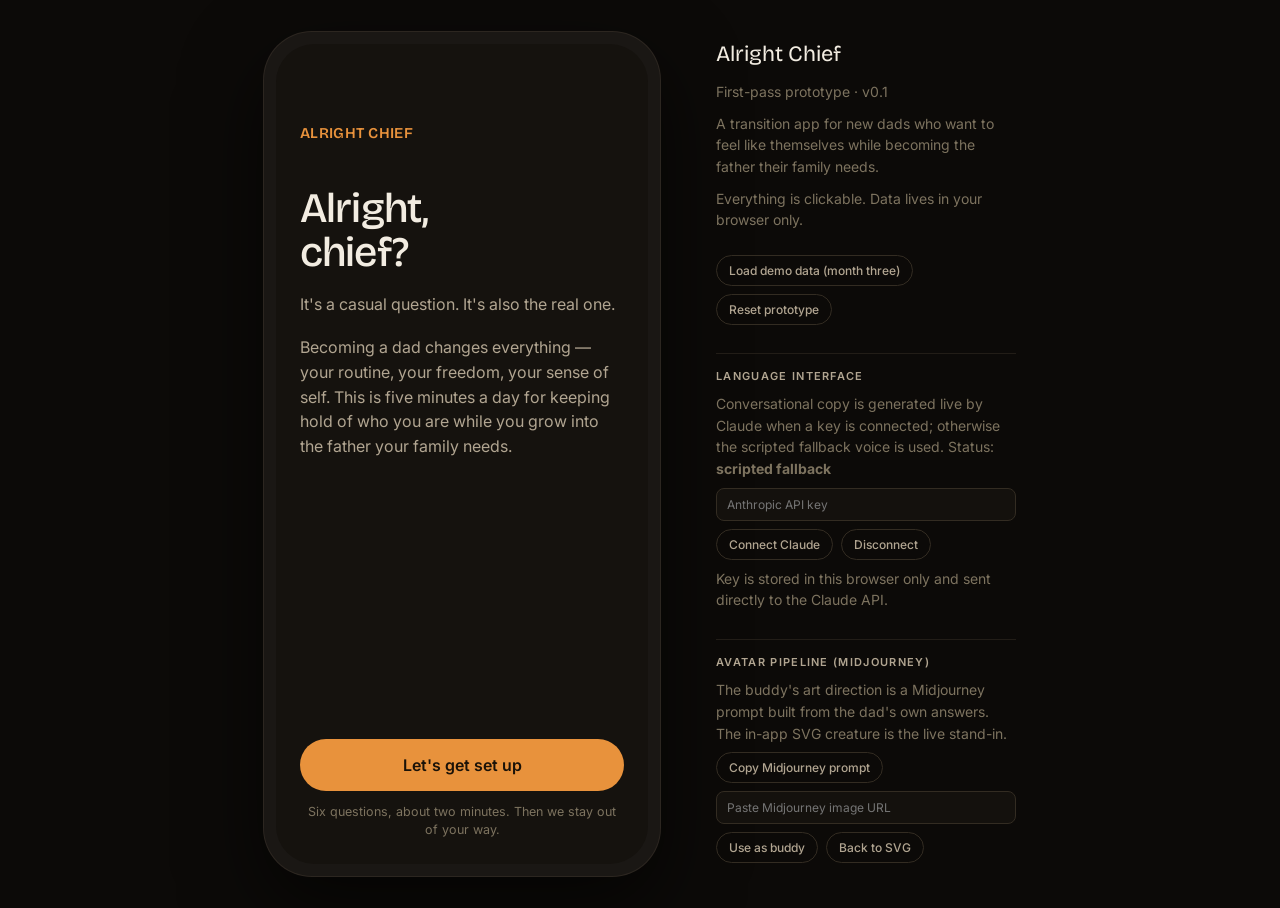
==== alright-chief/index.html @ 01cf6cd2 "Add Alright Chief app prototype (Still Me concept, v0.1) First-pass clickable prototype of the Still" ====
<!doctype html>
<html lang="en-GB">
<head>
  <meta charset="utf-8" />
  <meta name="viewport" content="width=device-width, initial-scale=1, viewport-fit=cover" />
  <meta name="description" content="Alright Chief — a transition app for new dads who want to feel like themselves while becoming the father their family needs. Prototype v0.1" />
  <meta name="color-scheme" content="dark" />
  <meta name="theme-color" content="#15120e" />
  <title>Alright Chief — Prototype</title>

  <link rel="preconnect" href="https://fonts.googleapis.com">
  <link rel="preconnect" href="https://fonts.gstatic.com" crossorigin>
  <link href="https://fonts.googleapis.com/css2?family=Bricolage+Grotesque:opsz,wght@12..96,300..700&family=Inter:wght@400;500;600&display=swap" rel="stylesheet">

  <link rel="stylesheet" href="styles.css" />
</head>
<body>

  <div class="stage">
    <div class="phone" id="phone">
      <div class="phone__screen">
        <div id="app" class="app" aria-live="polite"></div>
      </div>
    </div>

    <aside class="stage-note" aria-hidden="true">
      <p class="stage-note__brand">Alright Chief</p>
      <p>First-pass prototype · v0.1</p>
      <p>A transition app for new dads who want to feel like themselves while becoming the father their family needs.</p>
      <p class="stage-note__hint">Everything is clickable. Data lives in your browser only.</p>
      <div class="stage-note__actions">
        <button type="button" id="seed-demo">Load demo data (month three)</button>
        <button type="button" id="reset-proto">Reset prototype</button>
      </div>

      <div class="stage-note__section">
        <p class="stage-note__label">Language interface</p>
        <p>Conversational copy is generated live by Claude when a key is connected; otherwise the scripted fallback voice is used. Status: <strong id="llm-status">scripted fallback</strong></p>
        <input id="api-key-input" type="password" placeholder="Anthropic API key" autocomplete="off" />
        <div class="stage-note__row">
          <button type="button" id="save-key">Connect Claude</button>
          <button type="button" id="clear-key">Disconnect</button>
        </div>
        <p class="stage-note__hint">Key is stored in this browser only and sent directly to the Claude API.</p>
      </div>

      <div class="stage-note__section">
        <p class="stage-note__label">Avatar pipeline (Midjourney)</p>
        <p>The buddy's art direction is a Midjourney prompt built from the dad's own answers. The in-app SVG creature is the live stand-in.</p>
        <button type="button" id="copy-mj">Copy Midjourney prompt</button>
        <input id="mj-url" type="text" placeholder="Paste Midjourney image URL" autocomplete="off" />
        <div class="stage-note__row">
          <button type="button" id="apply-mj">Use as buddy</button>
          <button type="button" id="clear-mj">Back to SVG</button>
        </div>
        <p class="stage-note__hint" id="mj-feedback"></p>
      </div>
    </aside>
  </div>

  <script src="app.js" defer></script>
</body>
</html>
---- alright-chief/styles.css ----
/* ============================================================
   Alright Chief — first-pass prototype
   Warm, dark, typographic. No clinical white, no app-store cyan.
   ============================================================ */

:root {
  --bg: #15120e;
  --bg-raise: #1d1914;
  --bg-raise-2: #262019;
  --line: #332c22;
  --ink: #f2ece1;
  --ink-dim: #b1a591;
  --ink-faint: #7d735f;
  --accent: #e8923c;        /* warm amber — the one bit of colour we allow ourselves */
  --accent-ink: #1a1208;
  --lost: #c9b8a0;
  --gained: #e8b06b;
  --radius: 18px;
  --font-display: "Bricolage Grotesque", system-ui, sans-serif;
  --font-body: "Inter", system-ui, -apple-system, sans-serif;
}

* { box-sizing: border-box; margin: 0; padding: 0; }

html, body {
  height: 100%;
  background: #0c0a08;
  color: var(--ink);
  font-family: var(--font-body);
  -webkit-font-smoothing: antialiased;
}

/* ---------- Stage: phone frame on desktop ---------- */

.stage {
  min-height: 100vh;
  display: flex;
  align-items: center;
  justify-content: center;
  gap: 56px;
  padding: 32px 20px;
}

.phone {
  width: 396px;
  height: 844px;
  max-height: calc(100vh - 48px);
  border-radius: 48px;
  padding: 12px;
  background: #1a1714;
  box-shadow:
    0 0 0 1px #2c2620,
    0 30px 80px rgba(0, 0, 0, 0.6);
  flex-shrink: 0;
}

.phone__screen {
  width: 100%;
  height: 100%;
  border-radius: 38px;
  overflow: hidden;
  background: var(--bg);
  position: relative;
}

.stage-note {
  max-width: 300px;
  color: var(--ink-faint);
  font-size: 14px;
  line-height: 1.55;
  display: flex;
  flex-direction: column;
  gap: 10px;
}

.stage-note__brand {
  font-family: var(--font-display);
  font-size: 22px;
  color: var(--ink);
}

.stage-note__hint { color: var(--ink-faint); }

.stage-note__actions {
  margin-top: 14px;
  display: flex;
  flex-direction: column;
  gap: 8px;
  align-items: flex-start;
}

.stage-note__actions button {
  background: none;
  border: 1px solid var(--line);
  color: var(--ink-dim);
  font: 500 12px var(--font-body);
  padding: 7px 12px;
  border-radius: 99px;
  cursor: pointer;
}

.stage-note__actions button:hover { color: var(--ink); border-color: var(--ink-faint); }

.stage-note__section {
  margin-top: 18px;
  padding-top: 14px;
  border-top: 1px solid #221d17;
  display: flex;
  flex-direction: column;
  gap: 8px;
}

.stage-note__label {
  font-size: 11px;
  font-weight: 600;
  text-transform: uppercase;
  letter-spacing: 0.12em;
  color: var(--ink-dim);
}

.stage-note__section input {
  background: #14110d;
  border: 1px solid var(--line);
  border-radius: 8px;
  color: var(--ink);
  font: 400 12px var(--font-body);
  padding: 8px 10px;
  outline: none;
}
.stage-note__section input:focus { border-color: var(--ink-faint); }

.stage-note__row { display: flex; gap: 8px; }

.stage-note__section button {
  background: none;
  border: 1px solid var(--line);
  color: var(--ink-dim);
  font: 500 12px var(--font-body);
  padding: 7px 12px;
  border-radius: 99px;
  cursor: pointer;
  align-self: flex-start;
}
.stage-note__section button:hover { color: var(--ink); border-color: var(--ink-faint); }

@media (max-width: 860px) {
  .stage { padding: 0; }
  .stage-note { display: none; }
  .phone {
    width: 100%;
    height: 100vh;
    height: 100dvh;
    max-height: none;
    border-radius: 0;
    padding: 0;
    box-shadow: none;
  }
  .phone__screen { border-radius: 0; }
}

/* ---------- App shell ---------- */

.app { height: 100%; display: flex; flex-direction: column; }

.screen {
  flex: 1;
  display: flex;
  flex-direction: column;
  padding: 28px 24px 24px;
  overflow-y: auto;
  animation: screen-in 0.45s ease both;
}

@keyframes screen-in {
  from { opacity: 0; transform: translateY(10px); }
  to   { opacity: 1; transform: none; }
}

/* ---------- Type ---------- */

.wordmark {
  font-family: var(--font-display);
  font-weight: 600;
  letter-spacing: -0.01em;
}

h1.display {
  font-family: var(--font-display);
  font-weight: 500;
  font-size: 42px;
  line-height: 1.05;
  letter-spacing: -0.02em;
}

.lede {
  font-size: 16px;
  line-height: 1.55;
  color: var(--ink-dim);
}

.micro {
  font-size: 12.5px;
  line-height: 1.5;
  color: var(--ink-faint);
}

/* ---------- Buttons ---------- */

.btn {
  appearance: none;
  border: none;
  cursor: pointer;
  font: 600 16px var(--font-body);
  border-radius: 99px;
  padding: 16px 24px;
  transition: transform 0.12s ease, background 0.2s ease;
}

.btn:active { transform: scale(0.97); }

.btn--primary { background: var(--accent); color: var(--accent-ink); }
.btn--primary:hover { background: #f2a050; }

.btn--ghost {
  background: none;
  color: var(--ink-dim);
  border: 1px solid var(--line);
}
.btn--ghost:hover { color: var(--ink); border-color: var(--ink-faint); }

.btn--quiet {
  background: none;
  color: var(--ink-faint);
  font-weight: 500;
  font-size: 14px;
  padding: 10px;
}
.btn--quiet:hover { color: var(--ink-dim); }

.btn[disabled] { opacity: 0.35; pointer-events: none; }

/* ---------- Welcome ---------- */

.welcome { justify-content: space-between; padding-top: 80px; }

.welcome__top { display: flex; flex-direction: column; gap: 18px; }

.welcome__mark {
  font-family: var(--font-display);
  font-size: 15px;
  font-weight: 600;
  color: var(--accent);
  letter-spacing: 0.02em;
  margin-bottom: 26px;
}

.welcome__bottom { display: flex; flex-direction: column; gap: 12px; }

/* ---------- Onboarding conversation ---------- */

.convo { flex: 1; display: flex; flex-direction: column; }

.convo__header {
  display: flex;
  justify-content: space-between;
  align-items: center;
  margin-bottom: 30px;
}

.convo__steps { display: flex; gap: 5px; }

.convo__step {
  width: 22px; height: 3px;
  border-radius: 2px;
  background: var(--line);
}
.convo__step.is-done { background: var(--accent); }

.convo__body { flex: 1; display: flex; flex-direction: column; gap: 16px; }

.q-kicker {
  font-size: 12px;
  font-weight: 600;
  text-transform: uppercase;
  letter-spacing: 0.12em;
  color: var(--ink-faint);
}

.q-text {
  font-family: var(--font-display);
  font-weight: 500;
  font-size: 30px;
  line-height: 1.15;
  letter-spacing: -0.015em;
  animation: screen-in 0.4s ease both;
}

.q-sub { color: var(--ink-dim); font-size: 15px; line-height: 1.5; }

.chips { display: flex; flex-wrap: wrap; gap: 10px; margin-top: 16px; }

.chip {
  appearance: none;
  cursor: pointer;
  background: var(--bg-raise);
  border: 1px solid var(--line);
  color: var(--ink);
  font: 500 15px var(--font-body);
  padding: 13px 18px;
  border-radius: 99px;
  transition: border-color 0.15s ease, background 0.15s ease, transform 0.1s ease;
}

.chip:hover { border-color: var(--ink-faint); }
.chip:active { transform: scale(0.96); }

.answer-box {
  margin-top: 16px;
  display: flex;
  flex-direction: column;
  gap: 12px;
}

.answer-box textarea {
  width: 100%;
  min-height: 110px;
  resize: none;
  background: var(--bg-raise);
  border: 1px solid var(--line);
  border-radius: var(--radius);
  color: var(--ink);
  font: 400 16px/1.5 var(--font-body);
  padding: 16px;
  outline: none;
}

.answer-box textarea:focus { border-color: var(--ink-faint); }
.answer-box textarea::placeholder { color: var(--ink-faint); }

.answer-box input[type="text"] {
  width: 100%;
  background: var(--bg-raise);
  border: 1px solid var(--line);
  border-radius: 99px;
  color: var(--ink);
  font: 500 17px var(--font-body);
  padding: 15px 20px;
  outline: none;
}
.answer-box input[type="text"]:focus { border-color: var(--ink-faint); }
.answer-box input[type="text"]::placeholder { color: var(--ink-faint); }

.voice-note {
  display: flex;
  align-items: center;
  gap: 10px;
  color: var(--ink-faint);
  font-size: 12.5px;
  margin-top: 4px;
}

.voice-note__dot {
  width: 30px; height: 30px;
  border-radius: 50%;
  border: 1px solid var(--line);
  display: grid;
  place-items: center;
  flex-shrink: 0;
  color: var(--ink-dim);
}

/* ---------- Buddy generation / reveal ---------- */

.genscreen { align-items: center; justify-content: center; text-align: center; gap: 22px; }

.gen-orb {
  width: 120px; height: 120px;
  border-radius: 50%;
  background: radial-gradient(circle at 35% 30%, #3a3127, #1d1914 70%);
  position: relative;
  animation: orb-pulse 1.4s ease-in-out infinite;
}

@keyframes orb-pulse {
  0%, 100% { transform: scale(1); }
  50% { transform: scale(1.08); }
}

.buddy-stage {
  display: grid;
  place-items: center;
  padding: 8px 0;
}

.buddy-svg {
  width: 230px;
  height: 230px;
  animation: buddy-float 4.5s ease-in-out infinite;
  cursor: pointer;
  -webkit-tap-highlight-color: transparent;
}

.buddy-svg--small { width: 130px; height: 130px; }
.buddy-svg--reveal { animation: buddy-reveal 0.9s cubic-bezier(0.2, 1.4, 0.4, 1) both, buddy-float 4.5s ease-in-out 0.9s infinite; }

@keyframes buddy-float {
  0%, 100% { transform: translateY(0); }
  50% { transform: translateY(-9px); }
}

@keyframes buddy-reveal {
  from { opacity: 0; transform: scale(0.4); }
  to   { opacity: 1; transform: scale(1); }
}

.buddy-svg.is-poked { animation: buddy-squish 0.45s ease both; }

/* Midjourney-rendered buddy (image pipeline) */
img.buddy-svg {
  border-radius: 42%;
  object-fit: cover;
  background: var(--bg-raise);
}

/* Line swapped in live by the LLM voice */
.llm-swap { animation: screen-in 0.4s ease both; }

.ack-line {
  font-size: 14px;
  line-height: 1.5;
  color: var(--accent);
  min-height: 0;
  margin-bottom: 4px;
}

@keyframes buddy-squish {
  0%   { transform: scale(1, 1); }
  30%  { transform: scale(1.12, 0.85); }
  60%  { transform: scale(0.92, 1.08); }
  100% { transform: scale(1, 1); }
}

.buddy-line {
  min-height: 44px;
  color: var(--ink-dim);
  font-size: 15px;
  line-height: 1.5;
  text-align: center;
  max-width: 280px;
  margin: 0 auto;
}

/* ---------- App home / tabs ---------- */

.appbar {
  display: flex;
  justify-content: space-between;
  align-items: baseline;
  padding: 22px 24px 0;
}

.appbar .wordmark { font-size: 16px; color: var(--accent); }
.appbar .date { font-size: 12.5px; color: var(--ink-faint); }

.tabbar {
  display: flex;
  border-top: 1px solid var(--line);
  background: var(--bg);
  padding: 6px 10px calc(14px + env(safe-area-inset-bottom));
}

.tab {
  flex: 1;
  appearance: none;
  background: none;
  border: none;
  cursor: pointer;
  color: var(--ink-faint);
  font: 500 12px var(--font-body);
  padding: 10px 4px 6px;
  display: flex;
  flex-direction: column;
  align-items: center;
  gap: 5px;
}

.tab svg { width: 22px; height: 22px; }
.tab.is-active { color: var(--ink); }
.tab.is-active svg { color: var(--accent); }

/* ---------- Cards ---------- */

.card {
  background: var(--bg-raise);
  border: 1px solid var(--line);
  border-radius: var(--radius);
  padding: 20px;
  display: flex;
  flex-direction: column;
  gap: 10px;
}

.card--accent { border-color: #4d3a21; background: linear-gradient(160deg, #2a2014, var(--bg-raise) 70%); }

.card__kicker {
  font-size: 11px;
  font-weight: 600;
  text-transform: uppercase;
  letter-spacing: 0.13em;
  color: var(--ink-faint);
}

.card__title {
  font-family: var(--font-display);
  font-weight: 500;
  font-size: 21px;
  line-height: 1.2;
  letter-spacing: -0.01em;
}

.card__body { font-size: 14.5px; line-height: 1.55; color: var(--ink-dim); }

.home-greeting {
  font-family: var(--font-display);
  font-weight: 500;
  font-size: 34px;
  line-height: 1.08;
  letter-spacing: -0.02em;
  margin: 10px 0 6px;
}

.home-stack { display: flex; flex-direction: column; gap: 14px; margin-top: 18px; }

/* ---------- Check-in flow ---------- */

.checkin-side {
  font-size: 12px;
  font-weight: 600;
  text-transform: uppercase;
  letter-spacing: 0.13em;
}
.checkin-side--lost { color: var(--lost); }
.checkin-side--gained { color: var(--gained); }

/* ---------- The Balance ledger ---------- */

.ledger {
  display: grid;
  grid-template-columns: 1fr 1fr;
  gap: 12px;
  align-items: start;
  margin-top: 18px;
}

.ledger__col { display: flex; flex-direction: column; gap: 10px; }

.ledger__head {
  font-size: 11.5px;
  font-weight: 600;
  text-transform: uppercase;
  letter-spacing: 0.13em;
  padding-bottom: 6px;
  border-bottom: 1px solid var(--line);
  display: flex;
  justify-content: space-between;
  align-items: baseline;
}

.ledger__count { color: var(--ink-faint); font-weight: 500; letter-spacing: 0; }

.entry {
  background: var(--bg-raise);
  border: 1px solid var(--line);
  border-radius: 14px;
  padding: 12px 14px;
  font-size: 13.5px;
  line-height: 1.45;
}

.entry time {
  display: block;
  margin-top: 7px;
  font-size: 10.5px;
  color: var(--ink-faint);
  text-transform: uppercase;
  letter-spacing: 0.08em;
}

.entry--lost { border-left: 2px solid var(--lost); }
.entry--gained { border-left: 2px solid var(--gained); }

.ledger-empty {
  margin-top: 40px;
  text-align: center;
  color: var(--ink-faint);
  font-size: 14.5px;
  line-height: 1.6;
  padding: 0 16px;
}

/* ---------- Done / interstitials ---------- */

.donescreen { align-items: center; justify-content: center; text-align: center; gap: 18px; }

.done-tick {
  width: 56px; height: 56px;
  border-radius: 50%;
  background: var(--accent);
  color: var(--accent-ink);
  display: grid;
  place-items: center;
  animation: buddy-reveal 0.6s cubic-bezier(0.2, 1.4, 0.4, 1) both;
}

/* ---------- Footer flourishes ---------- */

.screen-footer {
  margin-top: auto;
  padding-top: 24px;
  display: flex;
  flex-direction: column;
  gap: 10px;
}

.fade-line { animation: screen-in 0.5s ease both; }
.fade-line:nth-child(2) { animation-delay: 0.12s; }
.fade-line:nth-child(3) { animation-delay: 0.24s; }
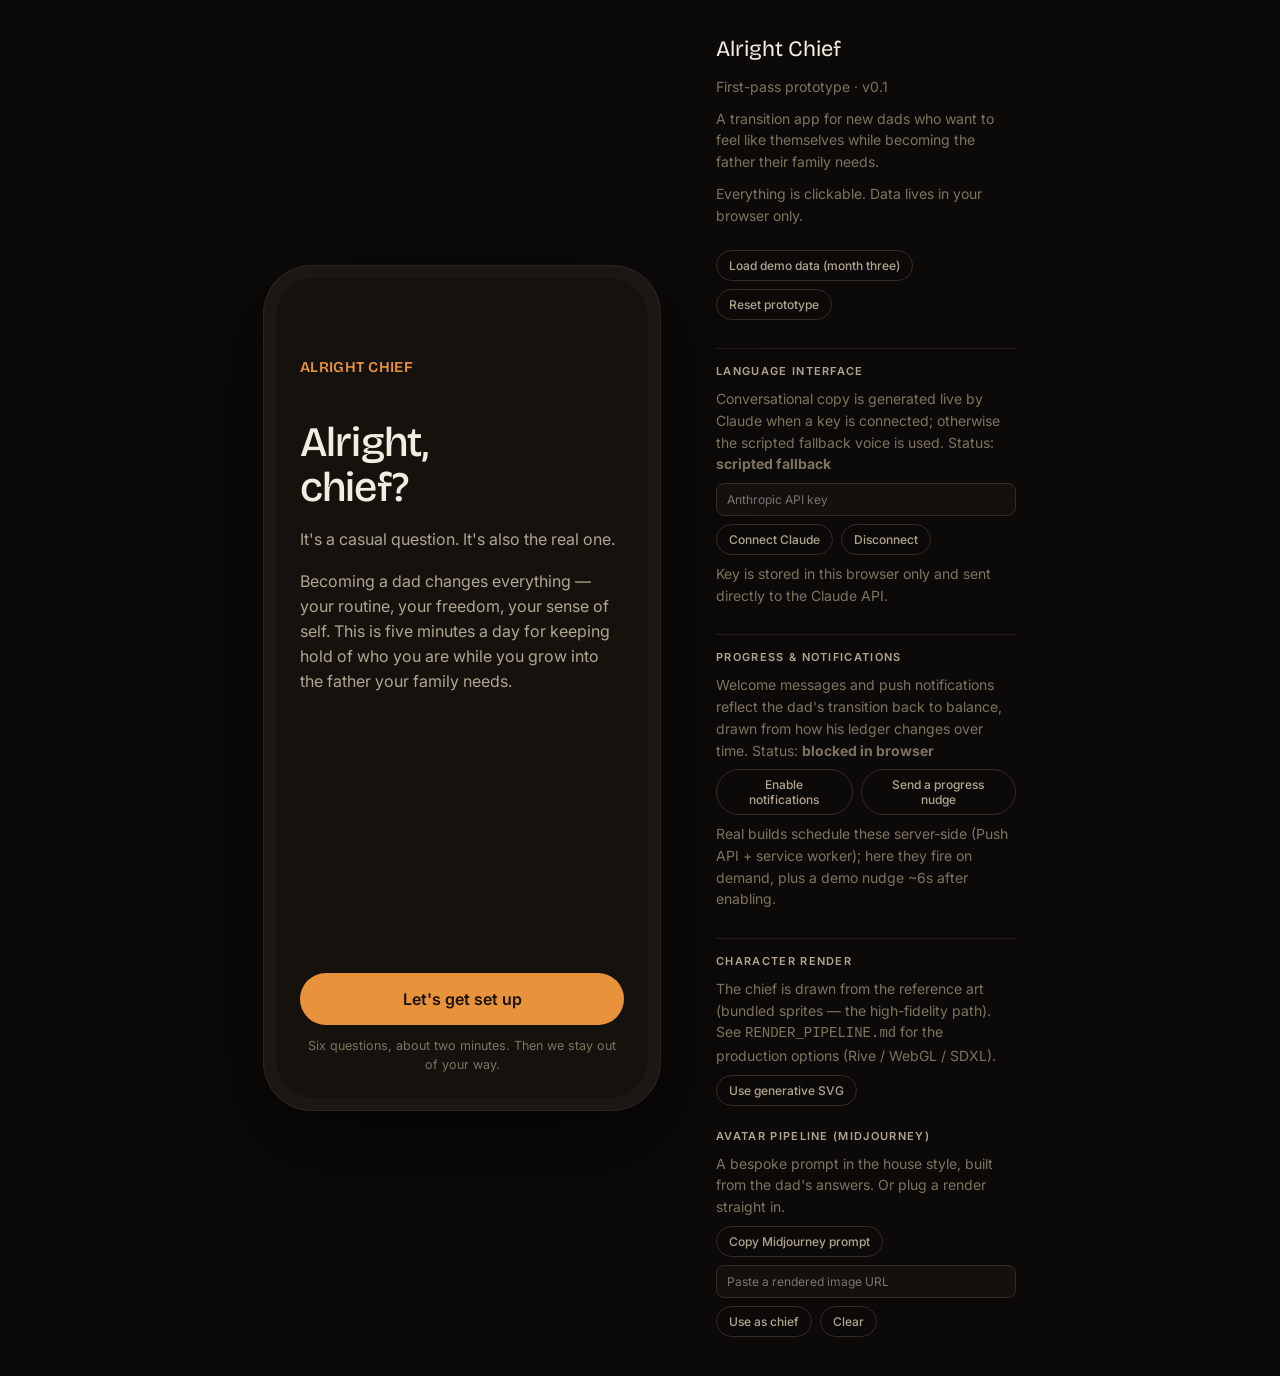
==== commit c92c36a7: "Reference-art chief, progress engine, and push notifications Character now matches the reference per" ====
--- a/alright-chief/index.html
+++ b/alright-chief/index.html
@@ -45,13 +45,28 @@
       </div>
 
       <div class="stage-note__section">
-        <p class="stage-note__label">Avatar pipeline (Midjourney)</p>
-        <p>The buddy's art direction is a Midjourney prompt built from the dad's own answers. The in-app SVG creature is the live stand-in.</p>
+        <p class="stage-note__label">Progress &amp; notifications</p>
+        <p>Welcome messages and push notifications reflect the dad's transition back to balance, drawn from how his ledger changes over time. Status: <strong id="notify-status">off</strong></p>
+        <div class="stage-note__row">
+          <button type="button" id="enable-notify">Enable notifications</button>
+          <button type="button" id="send-nudge">Send a progress nudge</button>
+        </div>
+        <p class="stage-note__hint">Real builds schedule these server-side (Push API + service worker); here they fire on demand, plus a demo nudge ~6s after enabling.</p>
+      </div>
+
+      <div class="stage-note__section">
+        <p class="stage-note__label">Character render</p>
+        <p>The chief is drawn from the reference art (bundled sprites — the high-fidelity path). See <code>RENDER_PIPELINE.md</code> for the production options (Rive / WebGL / SDXL).</p>
+        <div class="stage-note__row">
+          <button type="button" id="toggle-render">Use generative SVG</button>
+        </div>
+        <p class="stage-note__label" style="margin-top:14px">Avatar pipeline (Midjourney)</p>
+        <p>A bespoke prompt in the house style, built from the dad's answers. Or plug a render straight in.</p>
         <button type="button" id="copy-mj">Copy Midjourney prompt</button>
-        <input id="mj-url" type="text" placeholder="Paste Midjourney image URL" autocomplete="off" />
+        <input id="mj-url" type="text" placeholder="Paste a rendered image URL" autocomplete="off" />
         <div class="stage-note__row">
-          <button type="button" id="apply-mj">Use as buddy</button>
-          <button type="button" id="clear-mj">Back to SVG</button>
+          <button type="button" id="apply-mj">Use as chief</button>
+          <button type="button" id="clear-mj">Clear</button>
         </div>
         <p class="stage-note__hint" id="mj-feedback"></p>
       </div>
--- a/alright-chief/styles.css
+++ b/alright-chief/styles.css
@@ -228,6 +228,12 @@
 }
 .btn--ghost:hover { color: var(--ink); border-color: var(--ink-faint); }
 
+.btn--compact {
+  padding: 10px 16px;
+  font-size: 13.5px;
+  font-weight: 500;
+}
+
 .btn--quiet {
   background: none;
   color: var(--ink-faint);
@@ -350,24 +356,112 @@
 .answer-box input[type="text"]:focus { border-color: var(--ink-faint); }
 .answer-box input[type="text"]::placeholder { color: var(--ink-faint); }
 
-.voice-note {
-  display: flex;
+/* ---------- Voice-first input ---------- */
+
+.voice-box {
+  margin-top: 16px;
+  display: flex;
+  flex-direction: column;
   align-items: center;
-  gap: 10px;
-  color: var(--ink-faint);
-  font-size: 12.5px;
-  margin-top: 4px;
-}
-
-.voice-note__dot {
-  width: 30px; height: 30px;
+  text-align: center;
+  gap: 14px;
+}
+
+.mic-btn {
+  width: 86px;
+  height: 86px;
   border-radius: 50%;
   border: 1px solid var(--line);
+  background: var(--bg-raise);
+  color: var(--accent);
   display: grid;
   place-items: center;
-  flex-shrink: 0;
+  cursor: pointer;
+  transition: border-color 0.2s ease, background 0.2s ease, transform 0.12s ease;
+  -webkit-tap-highlight-color: transparent;
+}
+
+.mic-btn:hover { border-color: var(--accent); }
+.mic-btn:active { transform: scale(0.95); }
+
+.mic-btn.is-listening {
+  background: var(--accent);
+  border-color: var(--accent);
+  color: var(--accent-ink);
+  animation: mic-pulse 1.6s ease-in-out infinite;
+}
+
+@keyframes mic-pulse {
+  0%, 100% { box-shadow: 0 0 0 0 rgba(232, 146, 60, 0.35); }
+  50% { box-shadow: 0 0 0 18px rgba(232, 146, 60, 0); }
+}
+
+.voice-status {
+  font-size: 13px;
+  color: var(--ink-faint);
+  min-height: 18px;
+}
+
+.transcript-wrap {
+  position: relative;
+  width: 100%;
+}
+
+.transcript-wrap .transcript,
+.transcript-wrap textarea { padding-right: 46px; }
+
+.input-clear {
+  position: absolute;
+  top: 10px;
+  right: 10px;
+  width: 28px;
+  height: 28px;
+  border-radius: 50%;
+  border: 1px solid var(--line);
+  background: var(--bg-raise-2);
   color: var(--ink-dim);
-}
+  font: 500 16px/1 var(--font-body);
+  padding: 0;
+  cursor: pointer;
+  display: none;
+  place-items: center;
+}
+
+.input-clear:hover { color: var(--ink); border-color: var(--ink-faint); }
+.transcript-wrap.has-content .input-clear { display: grid; }
+
+.voice-hint { text-align: center; }
+
+.transcript {
+  width: 100%;
+  min-height: 56px;
+  background: var(--bg-raise);
+  border: 1px solid var(--line);
+  border-radius: var(--radius);
+  padding: 15px 16px;
+  font-size: 15.5px;
+  line-height: 1.5;
+  text-align: left;
+}
+
+.transcript.is-empty::before {
+  content: "Your words land here.";
+  color: var(--ink-faint);
+}
+
+.voice-box__alts {
+  display: flex;
+  gap: 4px;
+  justify-content: center;
+  flex-wrap: wrap;
+}
+
+.voice-box .btn--primary,
+.answer-box .btn--primary { width: 100%; }
+
+.voice-notice { color: var(--accent); }
+
+.answer-box .voice-box__alts { align-self: center; }
 
 /* ---------- Buddy generation / reveal ---------- */
 
@@ -420,6 +514,102 @@
   border-radius: 42%;
   object-fit: cover;
   background: var(--bg-raise);
+  -webkit-user-drag: none;
+  user-select: none;
+}
+
+/* Reference-art sprite: keep it crisp, sized like the SVG chief */
+img.chief-sprite {
+  object-fit: contain;
+  object-position: center bottom;
+  image-rendering: auto;
+  filter: drop-shadow(0 8px 10px rgba(0,0,0,0.35));
+}
+
+/* ---------- Balance meter (progress) ---------- */
+.balance-meter {
+  height: 8px;
+  border-radius: 99px;
+  background: #2a2319;
+  overflow: hidden;
+  margin: 4px 0 2px;
+}
+.balance-meter__fill {
+  height: 100%;
+  border-radius: 99px;
+  background: linear-gradient(90deg, #8a6d4f, var(--accent) 70%, #f2a050);
+  transition: width 0.8s cubic-bezier(0.3, 1, 0.4, 1);
+}
+
+/* ---------- Buddy handling: grab, dangle, drop, spin ---------- */
+
+.buddy-holder {
+  display: inline-block;
+  touch-action: none;
+  cursor: grab;
+}
+
+.buddy-holder.is-held { cursor: grabbing; }
+
+.buddy-holder.is-dropping {
+  transition: transform 0.55s cubic-bezier(0.3, 1.8, 0.4, 1);
+}
+
+/* held by the scruff: float pauses, body stretches from the top */
+.buddy-svg.is-grabbed {
+  animation: none;
+  transform: scale(0.9, 1.12);
+  transform-origin: 50% 18%;
+  transition: transform 0.18s ease;
+}
+
+.buddy-svg.is-spinning {
+  animation: buddy-spin 0.7s cubic-bezier(0.3, 0.7, 0.3, 1) both;
+}
+
+@keyframes buddy-spin {
+  0%   { transform: rotate(0deg) scale(1); }
+  50%  { transform: rotate(180deg) scale(1.08); }
+  100% { transform: rotate(360deg) scale(1); }
+}
+
+/* ---------- Chief details: blink, z's, whistle notes, snap-out ---------- */
+
+.chief-eye {
+  transform-box: fill-box;
+  transform-origin: center;
+  animation: chief-blink 5.2s infinite;
+}
+
+@keyframes chief-blink {
+  0%, 93%, 100% { transform: scaleY(1); }
+  95%, 97% { transform: scaleY(0.08); }
+}
+
+.chief-float {
+  transform-box: fill-box;
+  opacity: 0;
+  animation: chief-float-up 2.6s ease-in-out infinite;
+}
+
+.chief-float.f2 { animation-delay: 0.85s; }
+.chief-float.f3 { animation-delay: 1.7s; }
+
+@keyframes chief-float-up {
+  0%   { opacity: 0; transform: translate(0, 0); }
+  25%  { opacity: 1; }
+  100% { opacity: 0; transform: translate(7px, -16px); }
+}
+
+.chief-snap {
+  transform-box: fill-box;
+  transform-origin: center;
+  animation: chief-snap-pop 0.5s cubic-bezier(0.2, 1.6, 0.4, 1) both;
+}
+
+@keyframes chief-snap-pop {
+  from { transform: scale(0); }
+  to   { transform: scale(1); }
 }
 
 /* Line swapped in live by the LLM voice */
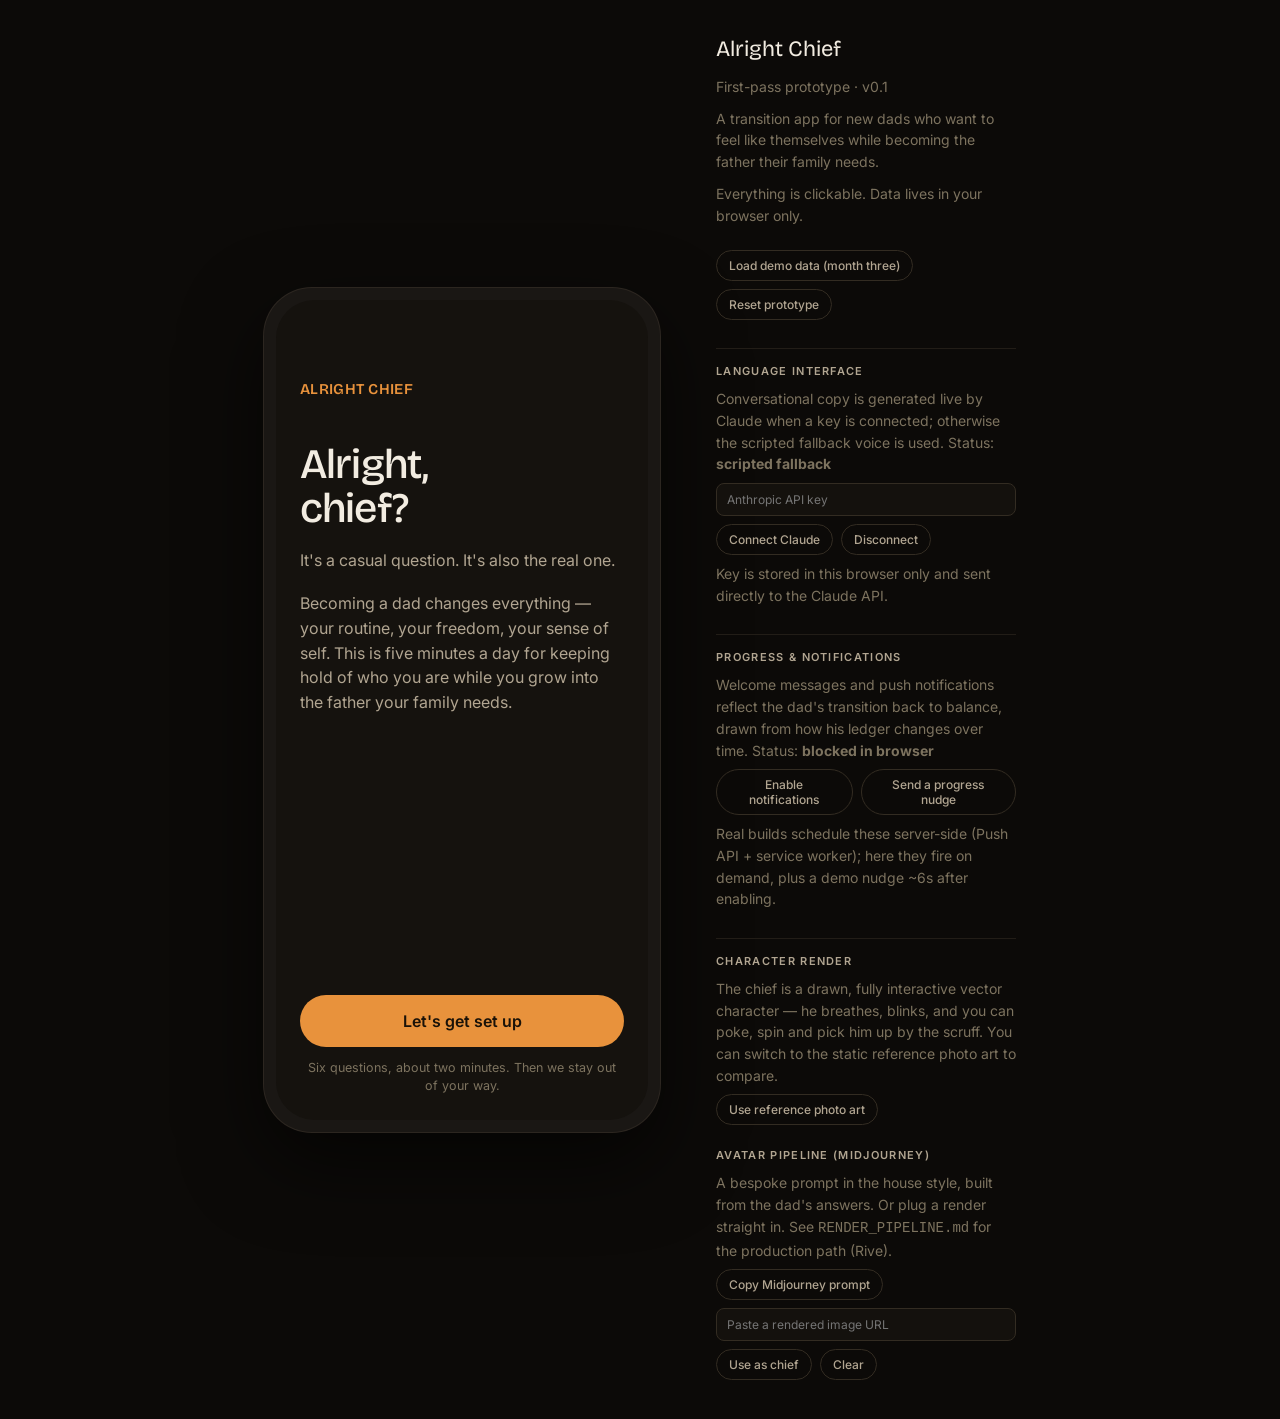
==== commit 699dd079: "Revert avatar to the drawn interactive chief; LLM weighs entry meaning Avatar: - Restore the generat" ====
--- a/alright-chief/index.html
+++ b/alright-chief/index.html
@@ -56,12 +56,12 @@
 
       <div class="stage-note__section">
         <p class="stage-note__label">Character render</p>
-        <p>The chief is drawn from the reference art (bundled sprites — the high-fidelity path). See <code>RENDER_PIPELINE.md</code> for the production options (Rive / WebGL / SDXL).</p>
+        <p>The chief is a drawn, fully interactive vector character — he breathes, blinks, and you can poke, spin and pick him up by the scruff. You can switch to the static reference photo art to compare.</p>
         <div class="stage-note__row">
-          <button type="button" id="toggle-render">Use generative SVG</button>
+          <button type="button" id="toggle-render">Use reference photo art</button>
         </div>
         <p class="stage-note__label" style="margin-top:14px">Avatar pipeline (Midjourney)</p>
-        <p>A bespoke prompt in the house style, built from the dad's answers. Or plug a render straight in.</p>
+        <p>A bespoke prompt in the house style, built from the dad's answers. Or plug a render straight in. See <code>RENDER_PIPELINE.md</code> for the production path (Rive).</p>
         <button type="button" id="copy-mj">Copy Midjourney prompt</button>
         <input id="mj-url" type="text" placeholder="Paste a rendered image URL" autocomplete="off" />
         <div class="stage-note__row">
--- a/alright-chief/styles.css
+++ b/alright-chief/styles.css
@@ -518,27 +518,66 @@
   user-select: none;
 }
 
-/* Reference-art sprite: keep it crisp, sized like the SVG chief */
+/* Reference-art sprite: crisp, sized like the SVG chief, and gently alive on idle */
 img.chief-sprite {
   object-fit: contain;
   object-position: center bottom;
   image-rendering: auto;
-  filter: drop-shadow(0 8px 10px rgba(0,0,0,0.35));
-}
-
-/* ---------- Balance meter (progress) ---------- */
-.balance-meter {
-  height: 8px;
-  border-radius: 99px;
-  background: #2a2319;
+  filter: drop-shadow(0 10px 12px rgba(0,0,0,0.4));
+  transform-origin: 50% 100%;
+  animation: chief-breathe 3.6s ease-in-out infinite;
+}
+
+@keyframes chief-breathe {
+  0%, 100% { transform: translateY(0) scale(1); }
+  50%      { transform: translateY(-4px) scale(1.015); }
+}
+
+@media (prefers-reduced-motion: reduce) {
+  img.chief-sprite { animation: none; }
+}
+
+/* ---------- The Balance: honest two-sided weigh ---------- */
+.weigh {
+  display: flex;
+  align-items: flex-end;
+  justify-content: center;
+  gap: 18px;
+  height: 132px;
+  margin: 20px 0 6px;
+}
+.weigh__col { display: flex; flex-direction: column; align-items: center; gap: 8px; width: 64px; }
+.weigh__track {
+  width: 100%;
+  height: 110px;
+  border-radius: 12px;
+  background: var(--bg-raise);
+  border: 1px solid var(--line);
+  display: flex;
+  align-items: flex-end;
   overflow: hidden;
-  margin: 4px 0 2px;
-}
-.balance-meter__fill {
-  height: 100%;
-  border-radius: 99px;
-  background: linear-gradient(90deg, #8a6d4f, var(--accent) 70%, #f2a050);
-  transition: width 0.8s cubic-bezier(0.3, 1, 0.4, 1);
+}
+.weigh__fill {
+  width: 100%;
+  border-radius: 0 0 11px 11px;
+  transition: height 0.85s cubic-bezier(0.3, 1, 0.4, 1);
+}
+.weigh__fill--lost   { background: var(--lost); }
+.weigh__fill--gained { background: var(--gained); }
+.weigh__tag {
+  font-size: 11.5px; font-weight: 600; text-transform: uppercase; letter-spacing: 0.13em;
+}
+.weigh__fulcrum {
+  width: 0; height: 0; align-self: flex-end; margin-bottom: 26px;
+  border-left: 9px solid transparent; border-right: 9px solid transparent;
+  border-bottom: 13px solid var(--ink-faint);
+}
+.balance-read {
+  text-align: center;
+  font-size: 14.5px;
+  line-height: 1.5;
+  color: var(--ink-dim);
+  margin: 2px 8px 0;
 }
 
 /* ---------- Buddy handling: grab, dangle, drop, spin ---------- */
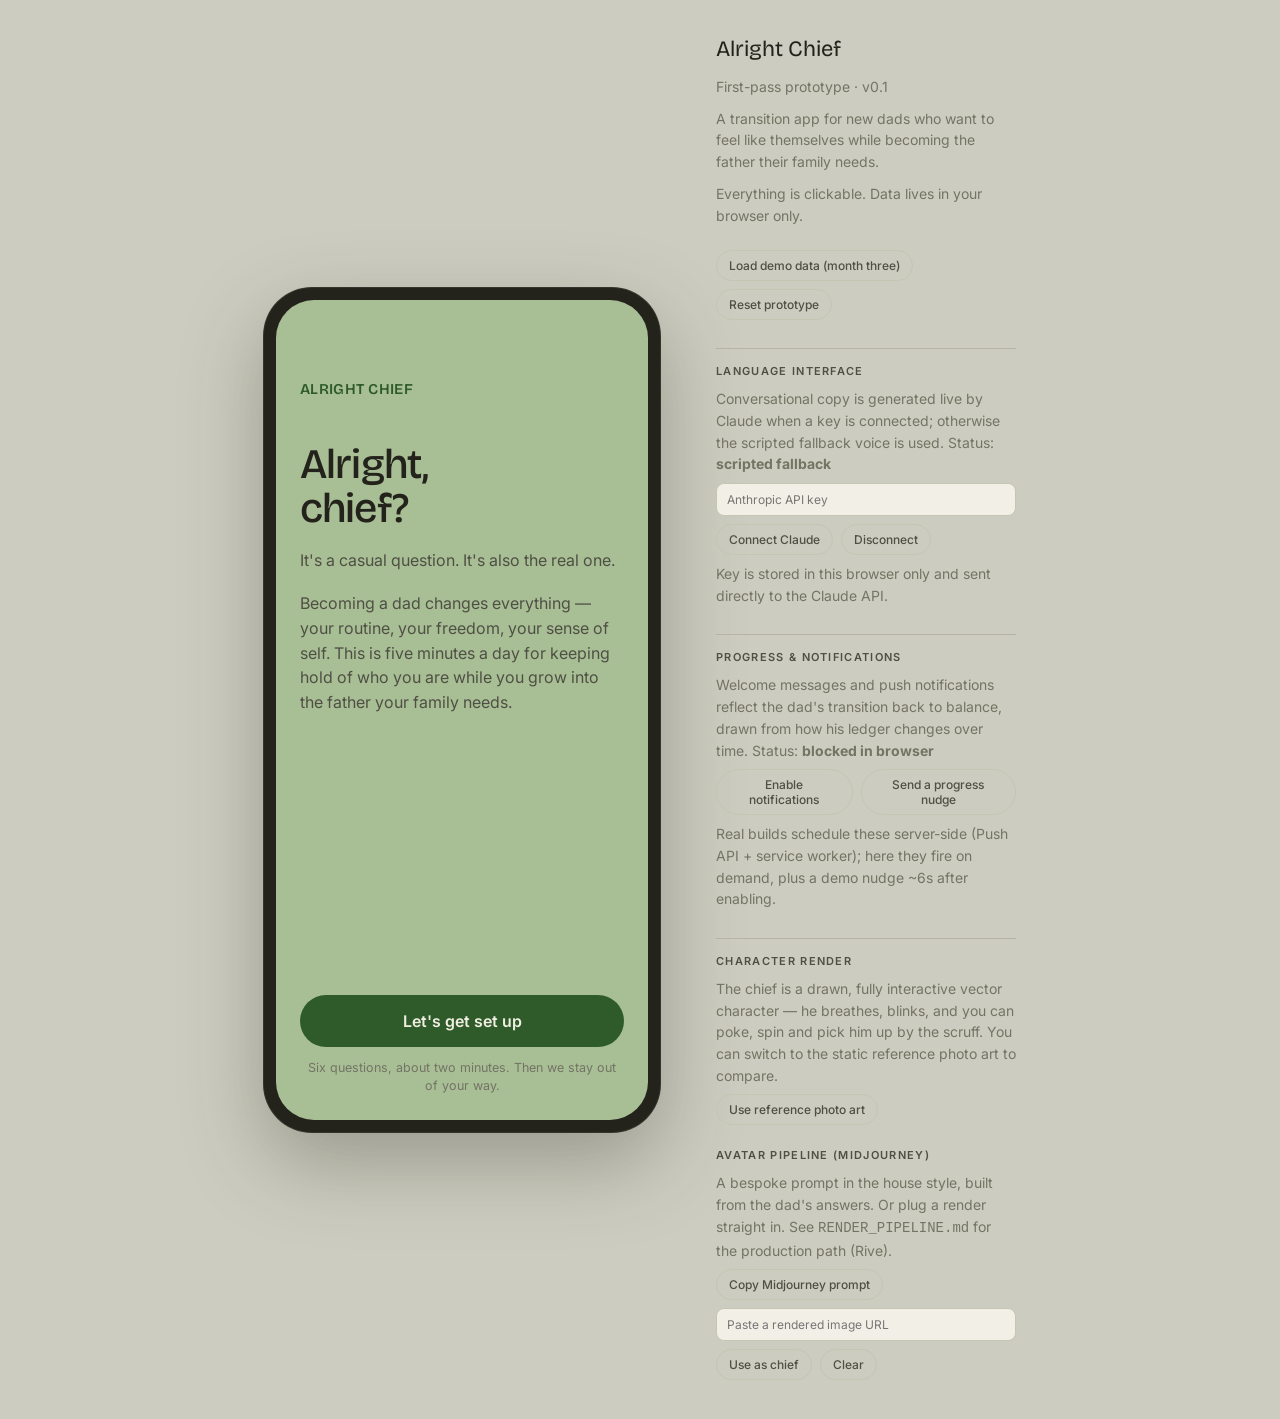
==== commit ab1fe3a4: "Light sage/putty palette; declutter the chief's screen Palette (to the supplied reference — light gr" ====
--- a/alright-chief/index.html
+++ b/alright-chief/index.html
@@ -4,8 +4,8 @@
   <meta charset="utf-8" />
   <meta name="viewport" content="width=device-width, initial-scale=1, viewport-fit=cover" />
   <meta name="description" content="Alright Chief — a transition app for new dads who want to feel like themselves while becoming the father their family needs. Prototype v0.1" />
-  <meta name="color-scheme" content="dark" />
-  <meta name="theme-color" content="#15120e" />
+  <meta name="color-scheme" content="light" />
+  <meta name="theme-color" content="#a8bf96" />
   <title>Alright Chief — Prototype</title>
 
   <link rel="preconnect" href="https://fonts.googleapis.com">
@@ -73,6 +73,7 @@
     </aside>
   </div>
 
+  <script src="chief.js" defer></script>
   <script src="app.js" defer></script>
 </body>
 </html>
--- a/alright-chief/styles.css
+++ b/alright-chief/styles.css
@@ -1,20 +1,21 @@
 /* ============================================================
    Alright Chief — first-pass prototype
-   Warm, dark, typographic. No clinical white, no app-store cyan.
+   Sage green + putty grey, after the reference — the dark character
+   carries the contrast. Typographic, no app-store cyan.
    ============================================================ */
 
 :root {
-  --bg: #15120e;
-  --bg-raise: #1d1914;
-  --bg-raise-2: #262019;
-  --line: #332c22;
-  --ink: #f2ece1;
-  --ink-dim: #b1a591;
-  --ink-faint: #7d735f;
-  --accent: #e8923c;        /* warm amber — the one bit of colour we allow ourselves */
-  --accent-ink: #1a1208;
-  --lost: #c9b8a0;
-  --gained: #e8b06b;
+  --bg: #a8bf96;            /* sage green — the wall */
+  --bg-raise: #e6e4d9;      /* putty grey — the sweatshirt */
+  --bg-raise-2: #dbd9cc;
+  --line: #c4c6b2;
+  --ink: #23231c;
+  --ink-dim: #4f4f43;
+  --ink-faint: #737464;
+  --accent: #2f5b2a;        /* deep green */
+  --accent-ink: #f0eee0;    /* cream */
+  --lost: #918d7d;
+  --gained: #4b7f3f;
   --radius: 18px;
   --font-display: "Bricolage Grotesque", system-ui, sans-serif;
   --font-body: "Inter", system-ui, -apple-system, sans-serif;
@@ -24,7 +25,7 @@
 
 html, body {
   height: 100%;
-  background: #0c0a08;
+  background: #cdccc0;
   color: var(--ink);
   font-family: var(--font-body);
   -webkit-font-smoothing: antialiased;
@@ -47,10 +48,10 @@
   max-height: calc(100vh - 48px);
   border-radius: 48px;
   padding: 12px;
-  background: #1a1714;
+  background: #23231c;
   box-shadow:
-    0 0 0 1px #2c2620,
-    0 30px 80px rgba(0, 0, 0, 0.6);
+    0 0 0 1px #35352b,
+    0 30px 80px rgba(55, 60, 45, 0.35);
   flex-shrink: 0;
 }
 
@@ -104,7 +105,7 @@
 .stage-note__section {
   margin-top: 18px;
   padding-top: 14px;
-  border-top: 1px solid #221d17;
+  border-top: 1px solid #b5b4a6;
   display: flex;
   flex-direction: column;
   gap: 8px;
@@ -119,7 +120,7 @@
 }
 
 .stage-note__section input {
-  background: #14110d;
+  background: #f2f0e6;
   border: 1px solid var(--line);
   border-radius: 8px;
   color: var(--ink);
@@ -219,7 +220,7 @@
 .btn:active { transform: scale(0.97); }
 
 .btn--primary { background: var(--accent); color: var(--accent-ink); }
-.btn--primary:hover { background: #f2a050; }
+.btn--primary:hover { background: #3a6f34; }
 
 .btn--ghost {
   background: none;
@@ -392,8 +393,8 @@
 }
 
 @keyframes mic-pulse {
-  0%, 100% { box-shadow: 0 0 0 0 rgba(232, 146, 60, 0.35); }
-  50% { box-shadow: 0 0 0 18px rgba(232, 146, 60, 0); }
+  0%, 100% { box-shadow: 0 0 0 0 rgba(47, 91, 42, 0.30); }
+  50% { box-shadow: 0 0 0 18px rgba(47, 91, 42, 0); }
 }
 
 .voice-status {
@@ -470,7 +471,7 @@
 .gen-orb {
   width: 120px; height: 120px;
   border-radius: 50%;
-  background: radial-gradient(circle at 35% 30%, #3a3127, #1d1914 70%);
+  background: radial-gradient(circle at 35% 30%, #f2f0e6, #d8d6c9 70%);
   position: relative;
   animation: orb-pulse 1.4s ease-in-out infinite;
 }
@@ -523,7 +524,7 @@
   object-fit: contain;
   object-position: center bottom;
   image-rendering: auto;
-  filter: drop-shadow(0 10px 12px rgba(0,0,0,0.4));
+  filter: drop-shadow(0 10px 12px rgba(30, 40, 25, 0.35));
   transform-origin: 50% 100%;
   animation: chief-breathe 3.6s ease-in-out infinite;
 }
@@ -612,44 +613,87 @@
   100% { transform: rotate(360deg) scale(1); }
 }
 
-/* ---------- Chief details: blink, z's, whistle notes, snap-out ---------- */
-
-.chief-eye {
-  transform-box: fill-box;
-  transform-origin: center;
-  animation: chief-blink 5.2s infinite;
-}
-
-@keyframes chief-blink {
-  0%, 93%, 100% { transform: scaleY(1); }
-  95%, 97% { transform: scaleY(0.08); }
-}
-
-.chief-float {
-  transform-box: fill-box;
-  opacity: 0;
-  animation: chief-float-up 2.6s ease-in-out infinite;
-}
-
+/* ---------- Chief details ----------
+   NB: never use CSS `transform` + `transform-box: fill-box` on SVG sub-elements
+   (eyes/accents). iOS Safari mishandles it and flings the element off the body.
+   These animations are opacity-only, which is reliable everywhere; the eyes are
+   positioned purely by their SVG coordinates. ---------- */
+
+/* twinkle for floating accents (z's, notes, hearts, sparkles) — in place, no transform */
+.chief-float { opacity: 0.9; animation: chief-twinkle 2.6s ease-in-out infinite; }
 .chief-float.f2 { animation-delay: 0.85s; }
 .chief-float.f3 { animation-delay: 1.7s; }
 
-@keyframes chief-float-up {
-  0%   { opacity: 0; transform: translate(0, 0); }
-  25%  { opacity: 1; }
-  100% { opacity: 0; transform: translate(7px, -16px); }
-}
-
-.chief-snap {
-  transform-box: fill-box;
-  transform-origin: center;
-  animation: chief-snap-pop 0.5s cubic-bezier(0.2, 1.6, 0.4, 1) both;
-}
-
-@keyframes chief-snap-pop {
-  from { transform: scale(0); }
-  to   { transform: scale(1); }
-}
+@keyframes chief-twinkle {
+  0%, 100% { opacity: 0.3; }
+  50%      { opacity: 1; }
+}
+
+.chief-snap { animation: chief-snap-fade 0.4s ease both; }
+@keyframes chief-snap-fade { from { opacity: 0; } to { opacity: 1; } }
+
+/* ---------- Connect Claude: appbar button, inline link, and sheet ---------- */
+.appbar__connect {
+  background: none;
+  border: 1px solid var(--line);
+  color: var(--ink-faint);
+  font: 600 11.5px var(--font-body);
+  letter-spacing: 0.04em;
+  padding: 6px 11px;
+  border-radius: 99px;
+  cursor: pointer;
+}
+.appbar__connect:hover { color: var(--ink); border-color: var(--ink-faint); }
+.appbar__connect.is-on { color: var(--accent); border-color: #9db38a; }
+
+.linklike {
+  background: none;
+  border: none;
+  padding: 0;
+  font: inherit;
+  color: var(--accent);
+  text-decoration: underline;
+  cursor: pointer;
+}
+
+.connect-sheet {
+  position: fixed;
+  inset: 0;
+  z-index: 50;
+  background: rgba(38, 44, 32, 0.5);
+  display: flex;
+  align-items: flex-end;
+  justify-content: center;
+  padding: 16px;
+  animation: screen-in 0.25s ease both;
+}
+@media (min-width: 560px) { .connect-sheet { align-items: center; } }
+
+.connect-card {
+  width: 100%;
+  max-width: 420px;
+  background: var(--bg-raise);
+  border: 1px solid var(--line);
+  border-radius: var(--radius);
+  padding: 22px 20px calc(20px + env(safe-area-inset-bottom));
+  display: flex;
+  flex-direction: column;
+  gap: 12px;
+}
+.connect-card h3 { font-family: var(--font-display); font-weight: 500; font-size: 22px; }
+.connect-card p { font-size: 13.5px; line-height: 1.5; color: var(--ink-dim); }
+.connect-card input {
+  width: 100%;
+  background: #f2f0e6;
+  border: 1px solid var(--line);
+  border-radius: 12px;
+  color: var(--ink);
+  font: 400 15px var(--font-body);
+  padding: 13px 14px;
+  outline: none;
+}
+.connect-card input:focus { border-color: var(--ink-faint); }
+.connect-card .btn { width: 100%; }
 
 /* Line swapped in live by the LLM voice */
 .llm-swap { animation: screen-in 0.4s ease both; }
@@ -694,7 +738,7 @@
 .tabbar {
   display: flex;
   border-top: 1px solid var(--line);
-  background: var(--bg);
+  background: var(--bg-raise);
   padding: 6px 10px calc(14px + env(safe-area-inset-bottom));
 }
 
@@ -722,6 +766,7 @@
 .card {
   background: var(--bg-raise);
   border: 1px solid var(--line);
+  box-shadow: 0 2px 10px rgba(55, 60, 45, 0.10);
   border-radius: var(--radius);
   padding: 20px;
   display: flex;
@@ -729,7 +774,7 @@
   gap: 10px;
 }
 
-.card--accent { border-color: #4d3a21; background: linear-gradient(160deg, #2a2014, var(--bg-raise) 70%); }
+.card--accent { border-color: #b9c6a6; background: linear-gradient(160deg, #eef0dd, var(--bg-raise) 70%); }
 
 .card__kicker {
   font-size: 11px;
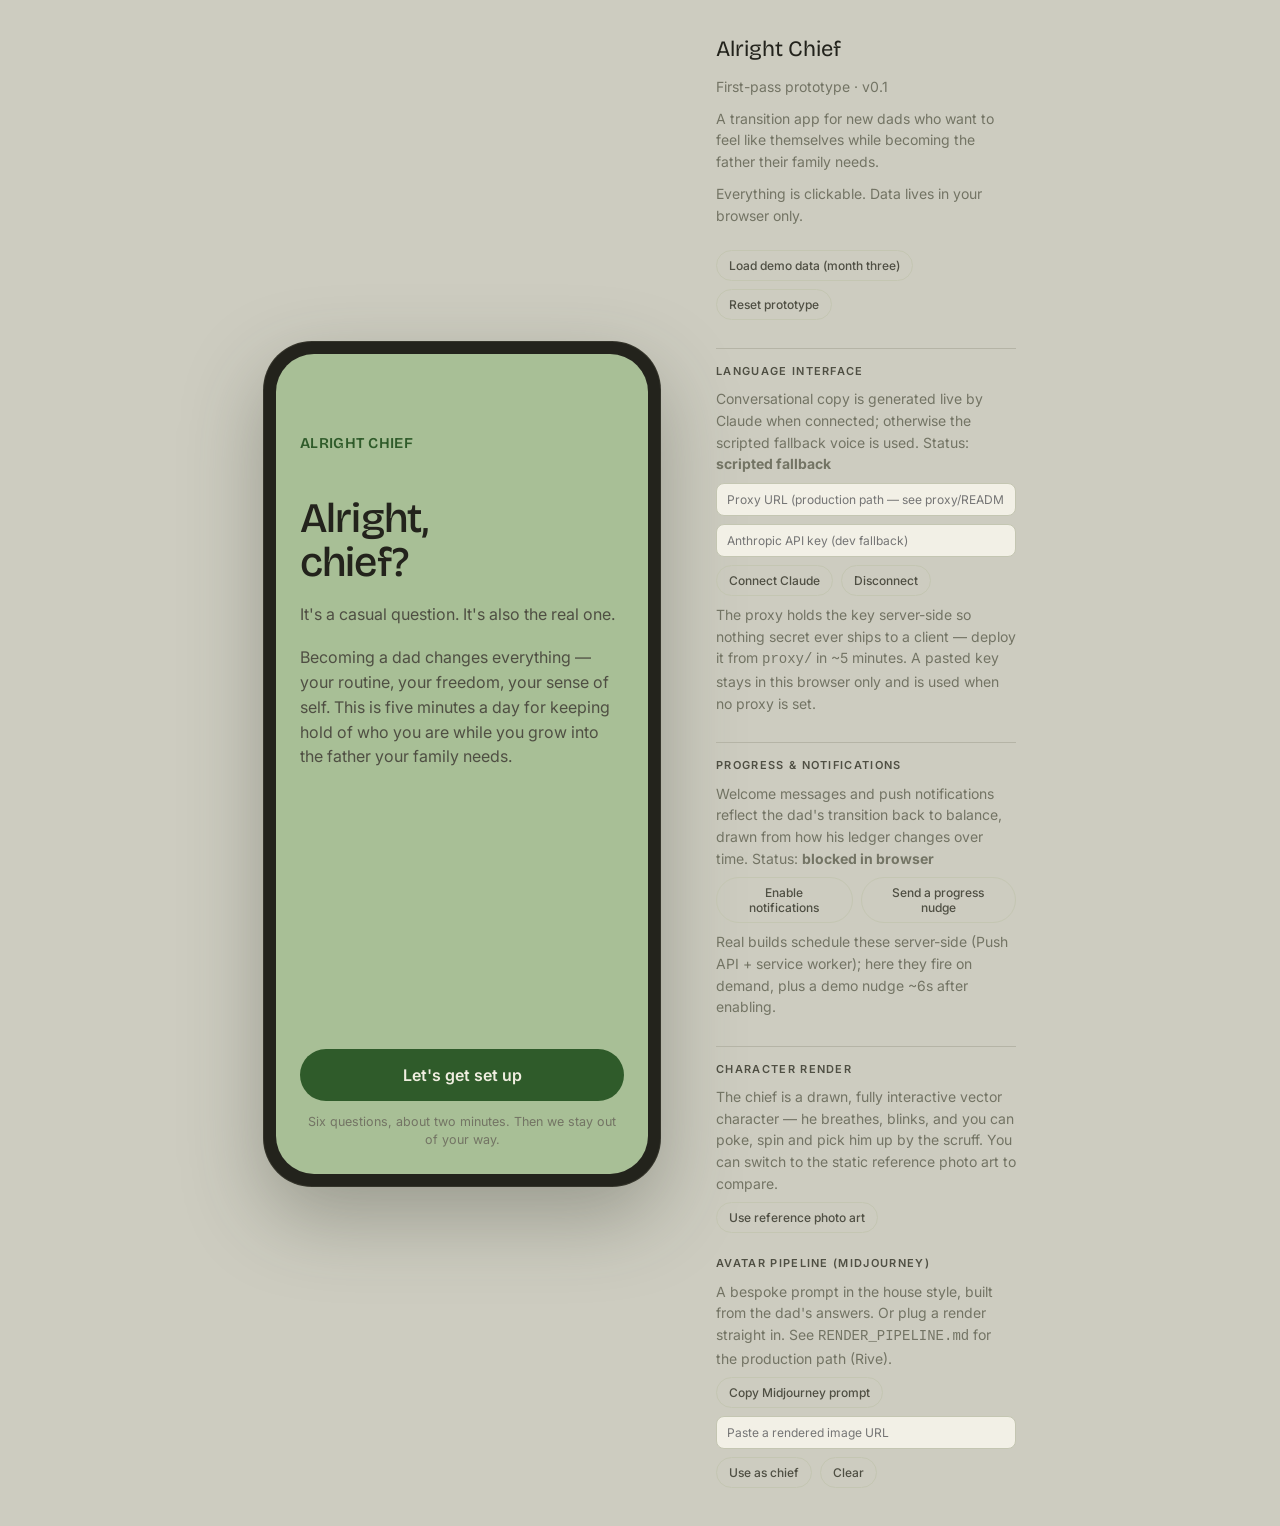
==== commit 6336055c: "Add backend proxy so visitors get Claude with zero setup New alright-chief/proxy/: a Cloudflare Work" ====
--- a/alright-chief/index.html
+++ b/alright-chief/index.html
@@ -35,13 +35,14 @@
 
       <div class="stage-note__section">
         <p class="stage-note__label">Language interface</p>
-        <p>Conversational copy is generated live by Claude when a key is connected; otherwise the scripted fallback voice is used. Status: <strong id="llm-status">scripted fallback</strong></p>
-        <input id="api-key-input" type="password" placeholder="Anthropic API key" autocomplete="off" />
+        <p>Conversational copy is generated live by Claude when connected; otherwise the scripted fallback voice is used. Status: <strong id="llm-status">scripted fallback</strong></p>
+        <input id="proxy-url-input" type="url" placeholder="Proxy URL (production path — see proxy/README.md)" autocomplete="off" />
+        <input id="api-key-input" type="password" placeholder="Anthropic API key (dev fallback)" autocomplete="off" />
         <div class="stage-note__row">
           <button type="button" id="save-key">Connect Claude</button>
           <button type="button" id="clear-key">Disconnect</button>
         </div>
-        <p class="stage-note__hint">Key is stored in this browser only and sent directly to the Claude API.</p>
+        <p class="stage-note__hint">The proxy holds the key server-side so nothing secret ever ships to a client — deploy it from <code>proxy/</code> in ~5 minutes. A pasted key stays in this browser only and is used when no proxy is set.</p>
       </div>
 
       <div class="stage-note__section">
--- a/alright-chief/styles.css
+++ b/alright-chief/styles.css
@@ -899,3 +899,84 @@
 .fade-line { animation: screen-in 0.5s ease both; }
 .fade-line:nth-child(2) { animation-delay: 0.12s; }
 .fade-line:nth-child(3) { animation-delay: 0.24s; }
+
+
+/* ---------- The chief's room: full-screen playspace ---------- */
+.buddy-room {
+  position: relative;
+  flex: 1;
+  overflow: hidden;
+  animation: screen-in 0.45s ease both;
+}
+
+.buddy-holder--room {
+  position: absolute;
+  inset: 0;
+  display: flex;
+  align-items: center;
+  justify-content: center;
+}
+
+.buddy-room svg.buddy-svg {
+  width: 100%;
+  height: 100%;
+  display: block;
+}
+
+.buddy-line--float {
+  position: absolute;
+  left: 20px;
+  right: 20px;
+  top: 18px;
+  pointer-events: none;
+  max-width: none;
+}
+
+/* The room keeps your hours — the light shifts with the time of day.
+   Tints stay light enough that the dark chief always reads clearly. */
+.buddy-room--dawn  { background: linear-gradient(180deg, #ece5cd 0%, #b8c8a0 78%); }
+.buddy-room--day   { background: transparent; }
+.buddy-room--dusk  { background: linear-gradient(180deg, #e3d2ae 0%, #a3b58c 80%); }
+.buddy-room--night { background: linear-gradient(180deg, #7e916f 0%, #93a681 80%); }
+.buddy-room--night .buddy-line--float { color: #2a2e24; }
+
+/* ---------- The chief attends the check-in ---------- */
+.checkin-chief {
+  display: flex;
+  justify-content: center;
+  margin: 0 auto 2px;
+}
+
+.checkin-chief .buddy-svg,
+.checkin-chief .buddy-svg--small {
+  width: 96px;
+  height: 96px;
+}
+
+/* Leaning in while the mic is live. Wrapper div only — never animate
+   transforms on SVG children (broken on iOS Safari). */
+.checkin-chief.is-listening {
+  animation: chief-listen 1.5s ease-in-out infinite;
+}
+
+@keyframes chief-listen {
+  0%, 100% { transform: translateY(0) rotate(-1.4deg); }
+  50%      { transform: translateY(-3px) rotate(1.4deg); }
+}
+
+/* ---------- Crisis signposting on the done screen ---------- */
+.signpost {
+  border: 1px solid #c7c3ae;
+  background: var(--bg-raise);
+  border-radius: 16px;
+  padding: 14px 16px;
+  max-width: 300px;
+  text-align: left;
+  display: grid;
+  gap: 8px;
+  font-size: 13.5px;
+  line-height: 1.5;
+  color: var(--ink-dim);
+}
+
+.signpost strong { color: var(--ink); }
